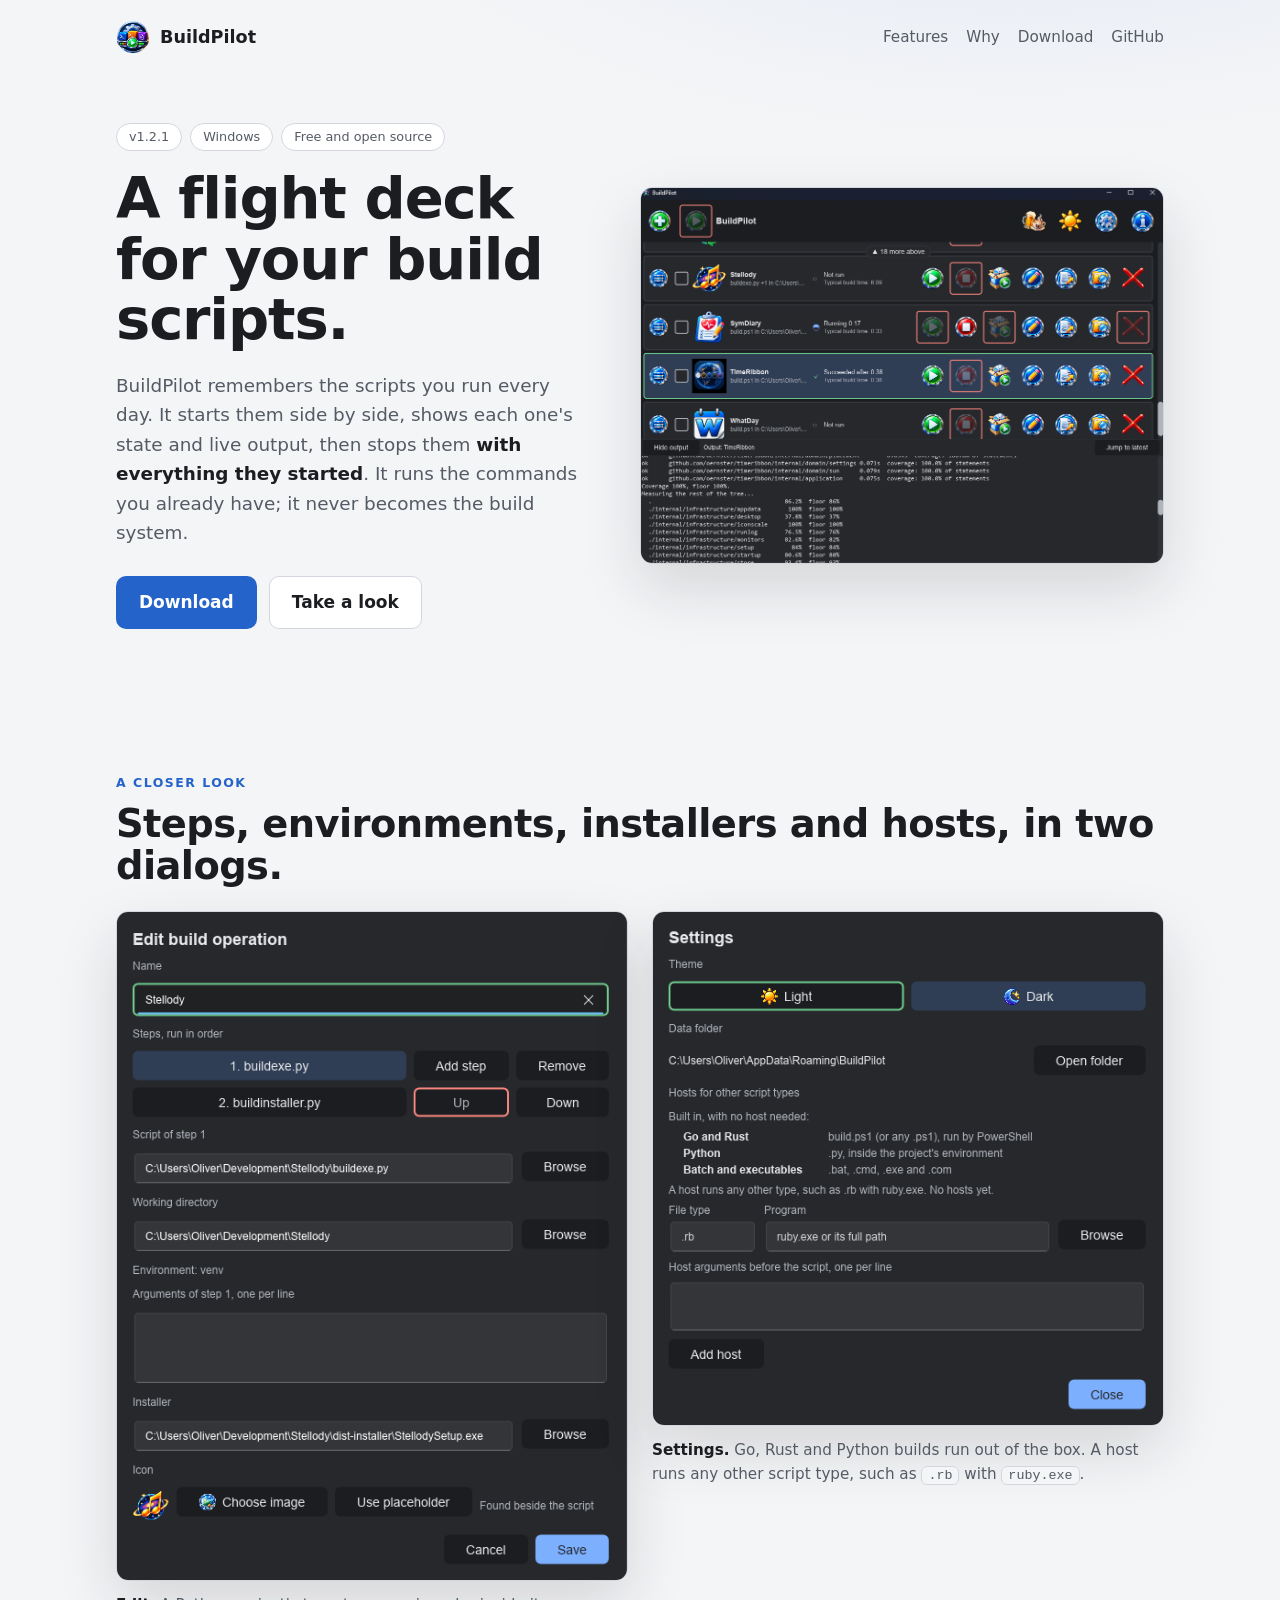
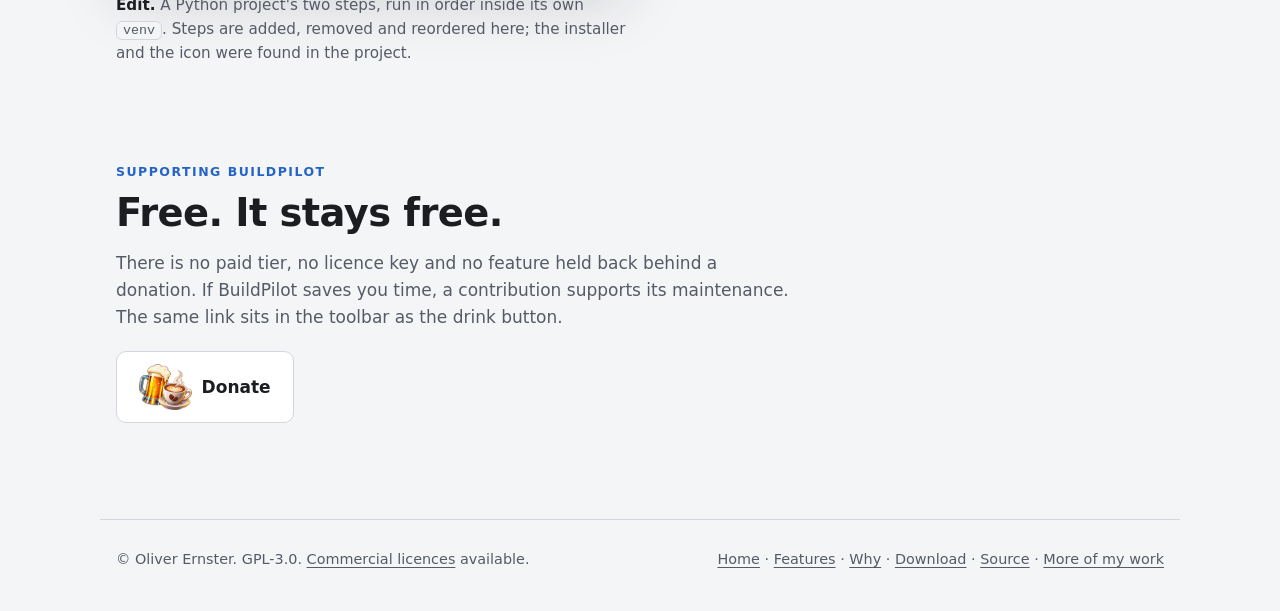
==== docs/index.html @ 180c0b1b "Version the site's stylesheet by its content The stamper now also links each local stylesheet and sc" ====
<!DOCTYPE html>
<html lang="en-GB">
<head>
    <meta charset="utf-8">
    <meta name="viewport" content="width=device-width, initial-scale=1">
    <title>BuildPilot: a flight deck for your build scripts</title>
    <meta name="description" content="BuildPilot remembers the build scripts you run often, starts several at once, shows each one's state and live output, then stops them with everything they started. For Windows.">
    <meta name="theme-color" content="#1c1d20">
    <link rel="icon" type="image/png" href="icon.png">
    <link rel="apple-touch-icon" href="icon.png">
    <meta property="og:type" content="website">
    <meta property="og:title" content="BuildPilot: a flight deck for your build scripts">
    <meta property="og:description" content="Start the builds you run every day side by side, watch them live and stop them cleanly. It runs your scripts; it never becomes the build system. For Windows.">
    <meta property="og:image" content="https://ernster.dev/BuildPilot/icon.png">
    <meta property="og:url" content="https://ernster.dev/BuildPilot/">
    <link rel="stylesheet" href="styles.css?v=de80ce843d">
    <script type="application/ld+json">
    {
        "@context": "https://schema.org",
        "@type": "SoftwareApplication",
        "name": "BuildPilot",
        "applicationCategory": "DeveloperApplication",
        "operatingSystem": "Windows",
        "description": "Remembers build scripts, runs several at once, shows their live output and stops their process trees.",
        "author": {"@type": "Person", "name": "Oliver Ernster", "url": "https://ernster.dev"},
        "license": "https://www.gnu.org/licenses/gpl-3.0.html",
        "downloadUrl": "https://github.com/oernster/BuildPilot/releases/latest",
        "offers": {"@type": "Offer", "price": "0", "priceCurrency": "GBP"}
    }
    </script>
</head>
<body>

<header class="wrap site-head">
    <a class="brand" href="#top"><img src="icon.png" alt="" width="34" height="34"> BuildPilot</a>
    <nav aria-label="Pages">
        <a href="features.html">Features</a>
        <a href="why.html">Why</a>
        <a href="download.html">Download</a>
        <a href="https://github.com/oernster/BuildPilot">GitHub</a>
    </nav>
</header>

<main id="top">

    <div class="wrap hero">
        <div>
            <p class="eyebrow">
                <span class="pill">v<!--VERSION-->1.2.1<!--/VERSION--></span>
                <span class="pill">Windows</span>
                <span class="pill">Free and open source</span>
            </p>
            <h1>A flight deck for your build scripts.</h1>
            <p class="lead">BuildPilot remembers the scripts you run every day. It starts them
                side by side, shows each one's state and live output, then stops them
                <strong>with everything they started</strong>. It runs the commands you already
                have; it never becomes the build system.</p>
            <div class="cta">
                <a class="btn btn-primary" href="download.html">Download</a>
                <a class="btn" href="#screens">Take a look</a>
            </div>
        </div>
        <figure class="shot">
            <img src="screenshots/screenshot.png" alt="The BuildPilot window scrolled to the foot of a long list, a pill at the top counting the 18 rows above. SymDiary is running at 0:17 with its typical build time of 0:33 beneath. TimeRibbon is selected: it succeeded after 0:38, its typical time. Stellody has not run since BuildPilot started, yet still shows its typical build time of 6:09. TimeRibbon's Go test results fill the tray below in aligned columns. Run, Launch installer and Remove are greyed out with a red ring on the running row; Stop is on the rows at rest.">
        </figure>
    </div>

    <section class="wrap" id="screens">
        <p class="kicker">A closer look</p>
        <h2>Steps, environments, installers and hosts, in two dialogs.</h2>
        <div class="gallery">
            <figure class="shot">
                <img src="screenshots/edit.png" width="557" height="729" loading="lazy"
                    alt="The Edit build operation dialog for Stellody: two steps, buildexe.py then buildinstaller.py, the working directory, the environment venv, the installer found in dist-installer and the project's icon.">
                <figcaption><strong>Edit.</strong> A Python project's two steps, run in order
                    inside its own <code>venv</code>. Steps are added, removed and reordered
                    here; the installer and the icon were found in the project.</figcaption>
            </figure>
            <figure class="shot">
                <img src="screenshots/settings.png" width="556" height="559" loading="lazy"
                    alt="The Settings dialog: the theme, the data folder, the build types that run with no host (Go and Rust, Python, batch files and executables) and the fields for adding a host.">
                <figcaption><strong>Settings.</strong> Go, Rust and Python builds run out of
                    the box. A host runs any other script type, such as <code>.rb</code> with
                    <code>ruby.exe</code>.</figcaption>
            </figure>
        </div>
    </section>

    <section class="wrap support" id="support">
        <p class="kicker">Supporting BuildPilot</p>
        <h2>Free. It stays free.</h2>
        <div class="prose">
            <p>There is no paid tier, no licence key and no feature held back behind a
                donation. If BuildPilot saves you time, a contribution supports its
                maintenance. The same link sits in the toolbar as the drink button.</p>
        </div>
        <div class="cta">
            <a class="btn btn-donate" href="https://www.paypal.com/ncp/payment/XC9S6VZ96K9Q4">
                <img src="donate.png" alt="">
                Donate
            </a>
        </div>
    </section>

</main>

<footer class="wrap site-foot">
    <span>&copy; Oliver Ernster. GPL-3.0.
        <a href="https://ernster.dev/commercial-licensing.html">Commercial licences</a> available.</span>
    <span><a href="./">Home</a> &middot;
        <a href="features.html">Features</a> &middot;
        <a href="why.html">Why</a> &middot;
        <a href="download.html">Download</a> &middot;
        <a href="https://github.com/oernster/BuildPilot">Source</a> &middot;
        <a href="https://ernster.dev">More of my work</a></span>
</footer>

</body>
</html>
---- docs/styles.css ----
/* BuildPilot site. It wears the application's own tokens from ui/theme.slint, light or dark as
   the reader's system is set, the way the application's first run follows Windows (UI-001). */

:root {
    color-scheme: light;
    --bg: #f4f5f7;
    --surface: #ffffff;
    --border: #d3d7dd;
    --text: #1b1d21;
    --muted: #555b65;
    --accent: #2463c9;
    --on-accent: #ffffff;
    --shadow: 0 24px 60px rgba(27, 29, 33, 0.14);
    --glow: rgba(36, 99, 201, 0.10);

    --radius: 14px;
    --gutter: 16px;
    --max: 1080px;
    --font: "Segoe UI Variable Text", "Segoe UI", system-ui, -apple-system, sans-serif;
    --font-display: "Segoe UI Variable Display", "Segoe UI", system-ui, -apple-system, sans-serif;
}

@media (prefers-color-scheme: dark) {
    :root {
        color-scheme: dark;
        --bg: #1c1d20;
        --surface: #26282c;
        --border: #3a3d43;
        --text: #e9eaec;
        --muted: #b0b4bb;
        --accent: #7cb0ff;
        --on-accent: #1b1d21;
        --shadow: 0 30px 80px rgba(0, 0, 0, 0.45);
        --glow: rgba(124, 176, 255, 0.10);
    }
}

* { box-sizing: border-box; }

html { scroll-behavior: smooth; }

body {
    margin: 0;
    background:
        radial-gradient(1200px 600px at 80% -10%, var(--glow), transparent 60%),
        var(--bg);
    color: var(--text);
    font: 17px/1.6 var(--font);
    overflow-x: hidden;
}

a { color: var(--accent); text-underline-offset: 3px; }

img { max-width: 100%; }

.wrap {
    width: 100%;
    max-width: var(--max);
    margin: 0 auto;
    /* Sides only: a shorthand here outranks `section`'s vertical padding. */
    padding-inline: var(--gutter);
}

/* Header */

.site-head {
    display: flex;
    align-items: center;
    justify-content: space-between;
    gap: 12px;
    padding-top: 20px;
    padding-bottom: 20px;
}

.brand {
    display: flex;
    align-items: center;
    gap: 10px;
    color: var(--text);
    text-decoration: none;
    font-weight: 600;
    font-size: 1.1rem;
}

.brand img { width: 34px; height: 34px; }

.site-head nav { display: flex; gap: 18px; flex-wrap: wrap; justify-content: flex-end; }

.site-head nav a { color: var(--muted); text-decoration: none; font-size: 0.95rem; }

.site-head nav a:hover,
.site-head nav a:focus-visible { color: var(--text); }

/* Hero */

.hero {
    display: grid;
    grid-template-columns: 1fr 1.1fr;
    gap: 48px;
    align-items: center;
    padding-top: 48px;
    padding-bottom: 72px;
}

.eyebrow {
    display: inline-flex;
    gap: 8px;
    flex-wrap: wrap;
    margin: 0 0 18px;
}

.pill {
    border: 1px solid var(--border);
    background: var(--surface);
    border-radius: 999px;
    padding: 3px 12px;
    font-size: 0.8rem;
    color: var(--muted);
}

h1 {
    font-family: var(--font-display);
    font-size: clamp(2.2rem, 5vw, 3.6rem);
    line-height: 1.05;
    letter-spacing: -0.02em;
    margin: 0 0 20px;
}

.lead { font-size: 1.15rem; color: var(--muted); margin: 0 0 28px; max-width: 34em; }

.lead strong { color: var(--text); font-weight: 600; }

.cta { display: flex; gap: 12px; flex-wrap: wrap; align-items: center; }

.btn {
    display: inline-flex;
    align-items: center;
    gap: 10px;
    padding: 12px 22px;
    border-radius: 10px;
    border: 1px solid var(--border);
    background: var(--surface);
    color: var(--text);
    text-decoration: none;
    font-weight: 600;
    transition: transform 0.15s ease, border-color 0.15s ease;
}

.btn:hover,
.btn:focus-visible { border-color: var(--accent); transform: translateY(-1px); }

.btn-primary {
    background: var(--accent);
    border-color: transparent;
    color: var(--on-accent);
}

.btn-primary:hover,
.btn-primary:focus-visible { background: color-mix(in srgb, var(--accent) 88%, var(--text)); border-color: transparent; }

/* The screenshot */

.shot { margin: 0; }

.shot img {
    display: block;
    width: 100%;
    height: auto;
    border-radius: 12px;
    border: 1px solid var(--border);
    box-shadow: var(--shadow);
}

/* The gallery: dialogs side by side, each with its caption. */

.gallery {
    display: grid;
    grid-template-columns: 1fr 1fr;
    gap: 24px;
    align-items: start;
    margin-top: 24px;
}

.shot figcaption {
    margin-top: 12px;
    color: var(--muted);
    font-size: 0.95rem;
}

.shot figcaption strong { color: var(--text); }

/* Sections */

section { padding-top: 72px; padding-bottom: 24px; }

h2 {
    font-family: var(--font-display);
    font-size: clamp(1.7rem, 4vw, 2.4rem);
    letter-spacing: -0.015em;
    line-height: 1.1;
    margin: 0 0 16px;
}

.kicker {
    color: var(--accent);
    font-weight: 600;
    text-transform: uppercase;
    letter-spacing: 0.12em;
    font-size: 0.78rem;
    margin: 0 0 10px;
}

.prose { max-width: 40em; color: var(--muted); }

.prose p { margin: 0 0 16px; }

.prose strong { color: var(--text); }

/* Lists */

.two-col {
    display: grid;
    grid-template-columns: 1fr 1fr;
    gap: 16px;
    margin-top: 24px;
}

.card {
    background: var(--surface);
    border: 1px solid var(--border);
    border-radius: var(--radius);
    padding: 22px 24px;
}

.card h3 { margin: 0 0 12px; font-size: 1.15rem; }

.card ul { margin: 0; padding-left: 20px; color: var(--muted); }

.card li { margin-bottom: 10px; }

.card li strong { color: var(--text); }

/* The engineering ledger */

.stats {
    display: grid;
    grid-template-columns: repeat(auto-fill, minmax(230px, 1fr));
    gap: 14px;
    margin-top: 28px;
}

.stat {
    background: var(--surface);
    border: 1px solid var(--border);
    border-radius: var(--radius);
    padding: 20px;
}

.stat .n {
    display: block;
    font-family: var(--font-display);
    font-size: 2.3rem;
    font-weight: 700;
    line-height: 1;
    margin-bottom: 10px;
    color: var(--text);
    font-variant-numeric: tabular-nums;
}

.stat p { margin: 0; color: var(--muted); font-size: 0.95rem; }

/* Downloads: the house card per platform (EarthNow, SymDiary, BridgeTalk). BuildPilot is
   Windows only, so there is one card, centred at a card's width. */

.dl-version {
    display: inline-block;
    margin-top: 4px;
    font-size: 0.85rem;
    color: var(--accent);
    border: 1px solid var(--border);
    border-radius: 999px;
    padding: 4px 14px;
}

.downloads {
    display: grid;
    grid-template-columns: minmax(0, 420px);
    justify-content: center;
    margin-top: 28px;
}

.dl-card {
    background: var(--surface);
    border: 1px solid var(--border);
    border-radius: var(--radius);
    padding: 24px 20px;
    text-align: center;
    display: flex;
    flex-direction: column;
    gap: 6px;
}

.dl-card .ico { font-size: 30px; }

.dl-card h3 { margin: 4px 0 0; }

.dl-card .req { color: var(--muted); font-size: 0.85rem; margin: 0; }

.dl-card .btn { align-self: center; margin: 14px 0 4px; }

.dl-card .meta { color: var(--muted); font-size: 0.8rem; min-height: 1.2em; margin: 0; }

.dl-card .how { color: var(--muted); font-size: 0.85rem; margin: 8px 0 0; }

.dl-links { text-align: center; margin-top: 20px; font-size: 0.9rem; }

code {
    font-family: "Cascadia Code", Consolas, monospace;
    font-size: 0.88em;
    background: var(--bg);
    border: 1px solid var(--border);
    border-radius: 6px;
    padding: 1px 6px;
    overflow-wrap: anywhere;
}

/* Support: the house donate section, last before the footer. */

.support .cta { margin-top: 20px; }

.btn-donate img {
    display: block;
    height: 2.7em;
    width: auto;
}

/* Footer */

.site-foot {
    margin-top: 72px;
    padding-top: 28px;
    padding-bottom: 40px;
    border-top: 1px solid var(--border);
    color: var(--muted);
    font-size: 0.9rem;
    display: flex;
    justify-content: space-between;
    gap: 16px;
    flex-wrap: wrap;
}

.site-foot a { color: var(--muted); }

/* Phones */

@media (max-width: 820px) {
    .hero { grid-template-columns: 1fr; gap: 36px; padding-top: 24px; }
    .two-col,
    .gallery { grid-template-columns: 1fr; }
    .site-head nav { gap: 12px; }
}

@media (max-width: 480px) {
    body { font-size: 16px; }
    .site-head nav a.hide-sm { display: none; }
}

@media (prefers-reduced-motion: reduce) {
    * { transition: none !important; scroll-behavior: auto !important; }
}
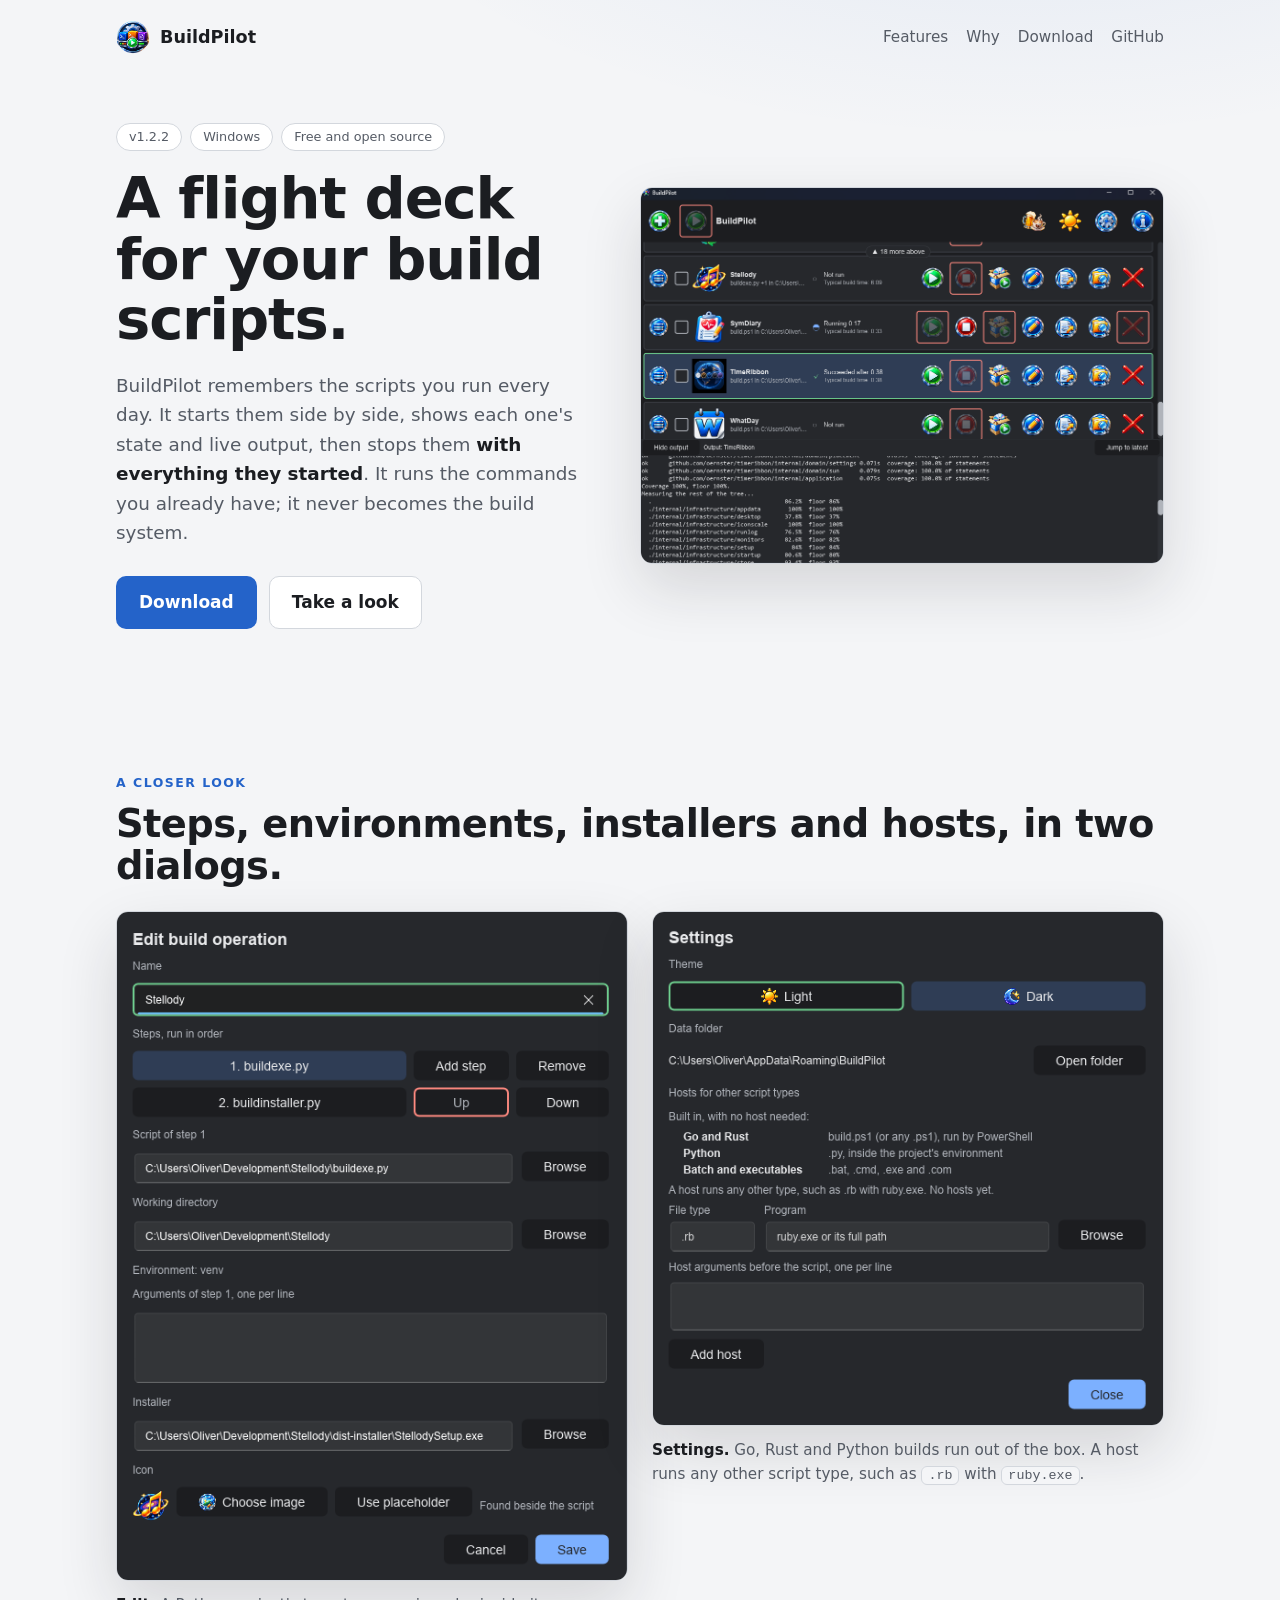
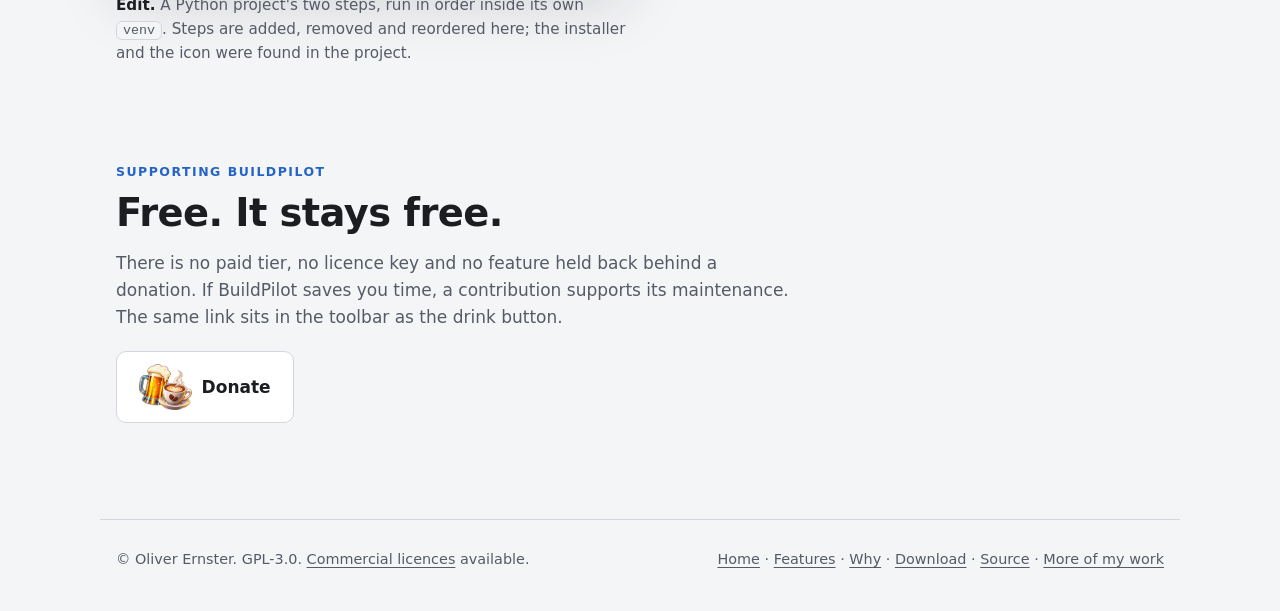
==== commit 88ce9732: "Patch version bump and docs pass for wrapped output lines Amendment 13 adds OUT-010: the tray wraps " ====
--- a/docs/index.html
+++ b/docs/index.html
@@ -46,7 +46,7 @@
     <div class="wrap hero">
         <div>
             <p class="eyebrow">
-                <span class="pill">v<!--VERSION-->1.2.1<!--/VERSION--></span>
+                <span class="pill">v<!--VERSION-->1.2.2<!--/VERSION--></span>
                 <span class="pill">Windows</span>
                 <span class="pill">Free and open source</span>
             </p>
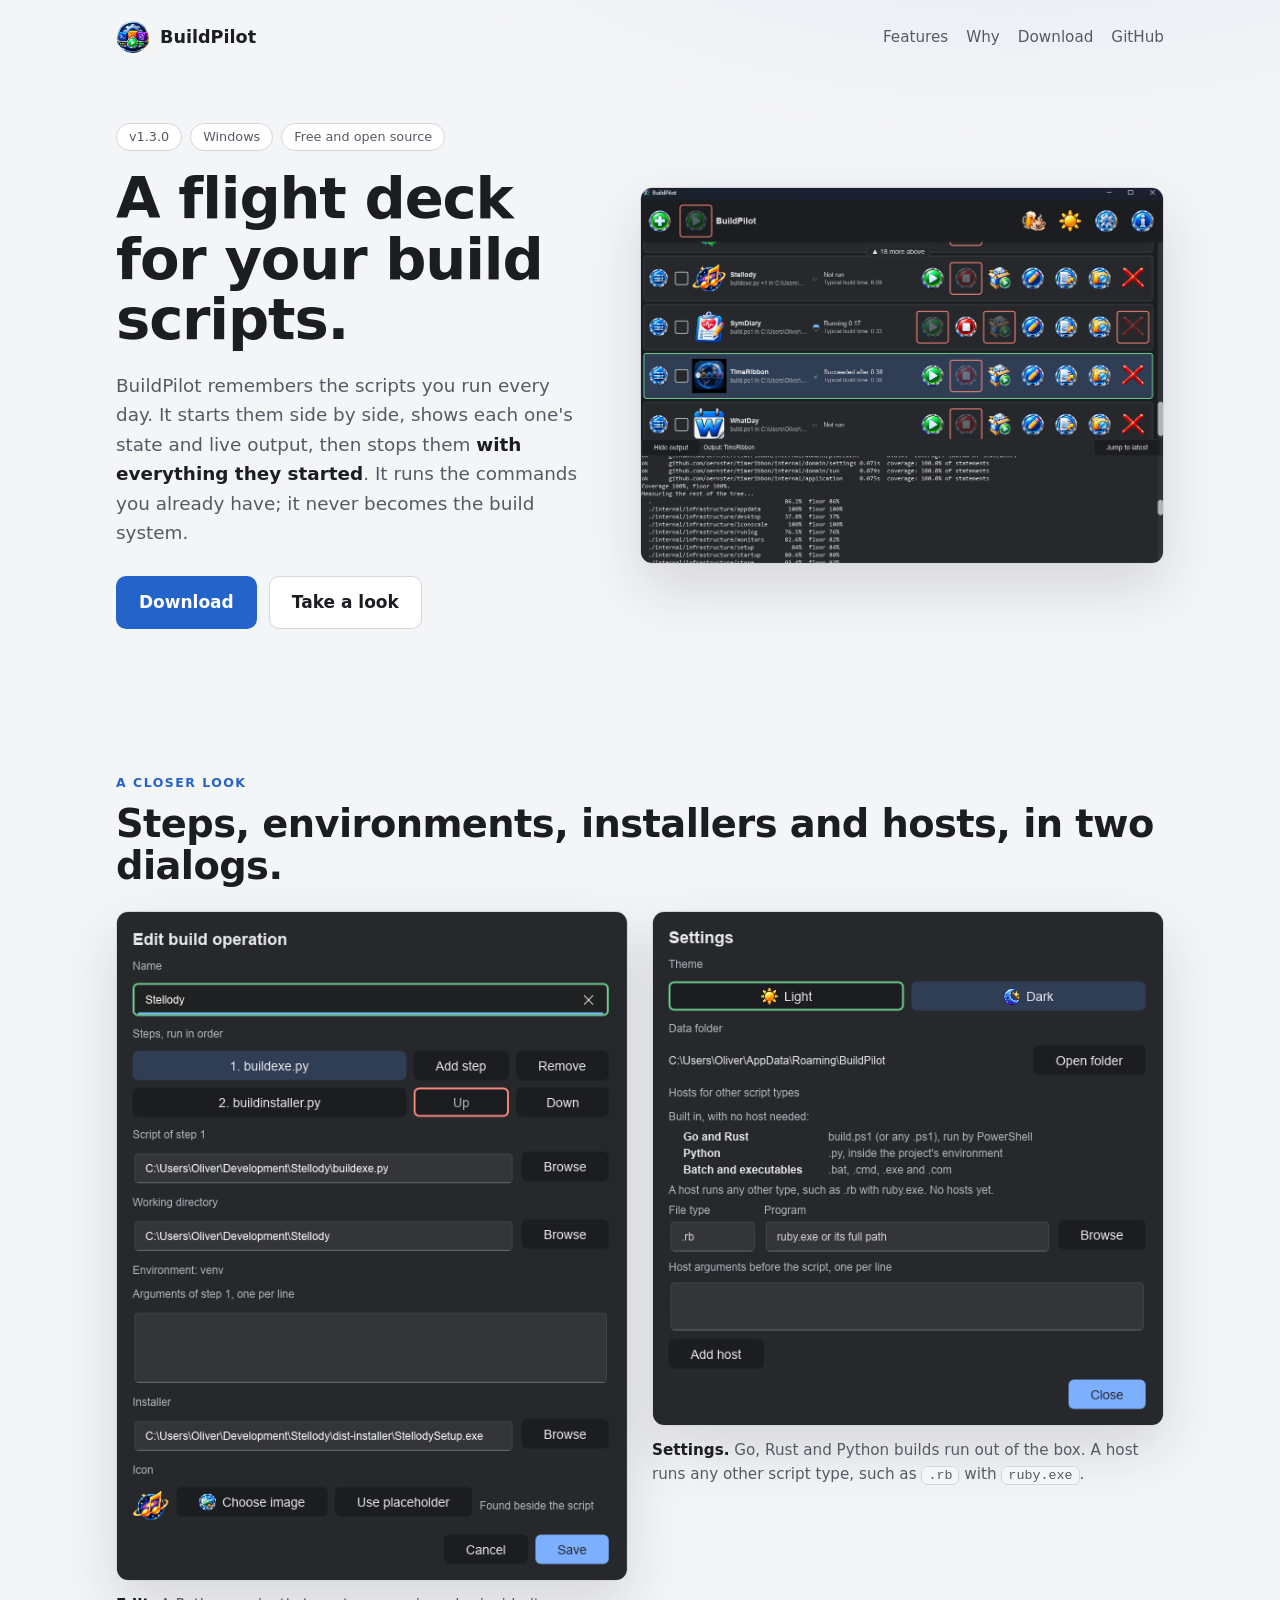
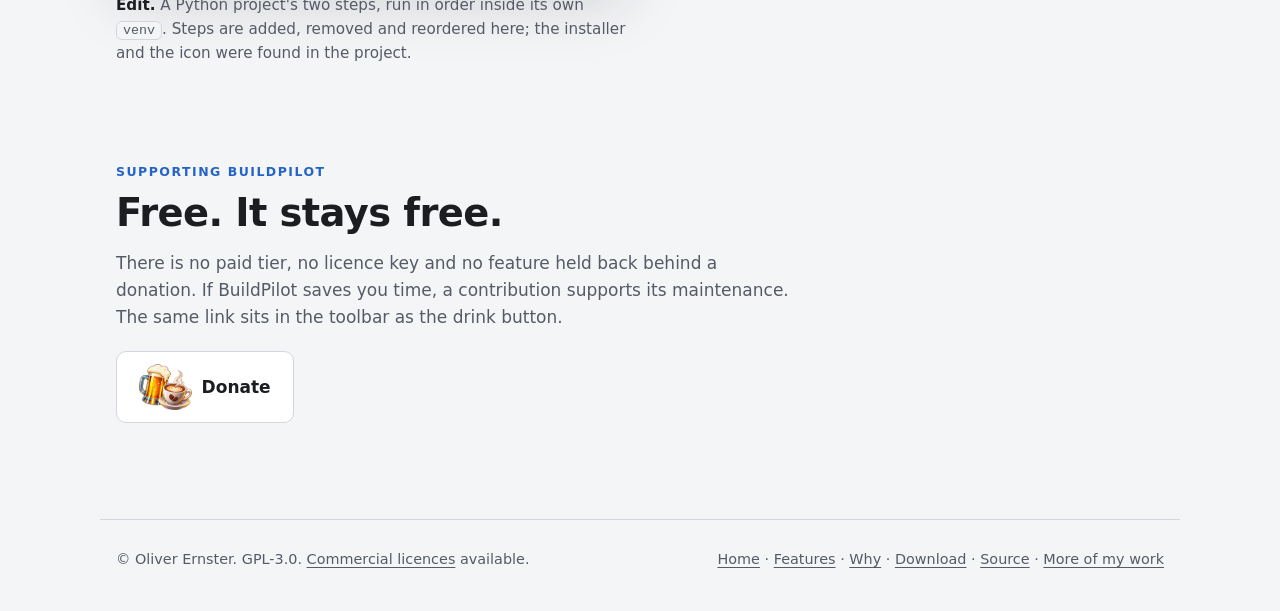
==== commit b1637986: "Minor version bump and docs pass with the decisions held to the conceptual shape VERSION moves to th" ====
--- a/docs/index.html
+++ b/docs/index.html
@@ -46,7 +46,7 @@
     <div class="wrap hero">
         <div>
             <p class="eyebrow">
-                <span class="pill">v<!--VERSION-->1.2.2<!--/VERSION--></span>
+                <span class="pill">v<!--VERSION-->1.3.0<!--/VERSION--></span>
                 <span class="pill">Windows</span>
                 <span class="pill">Free and open source</span>
             </p>
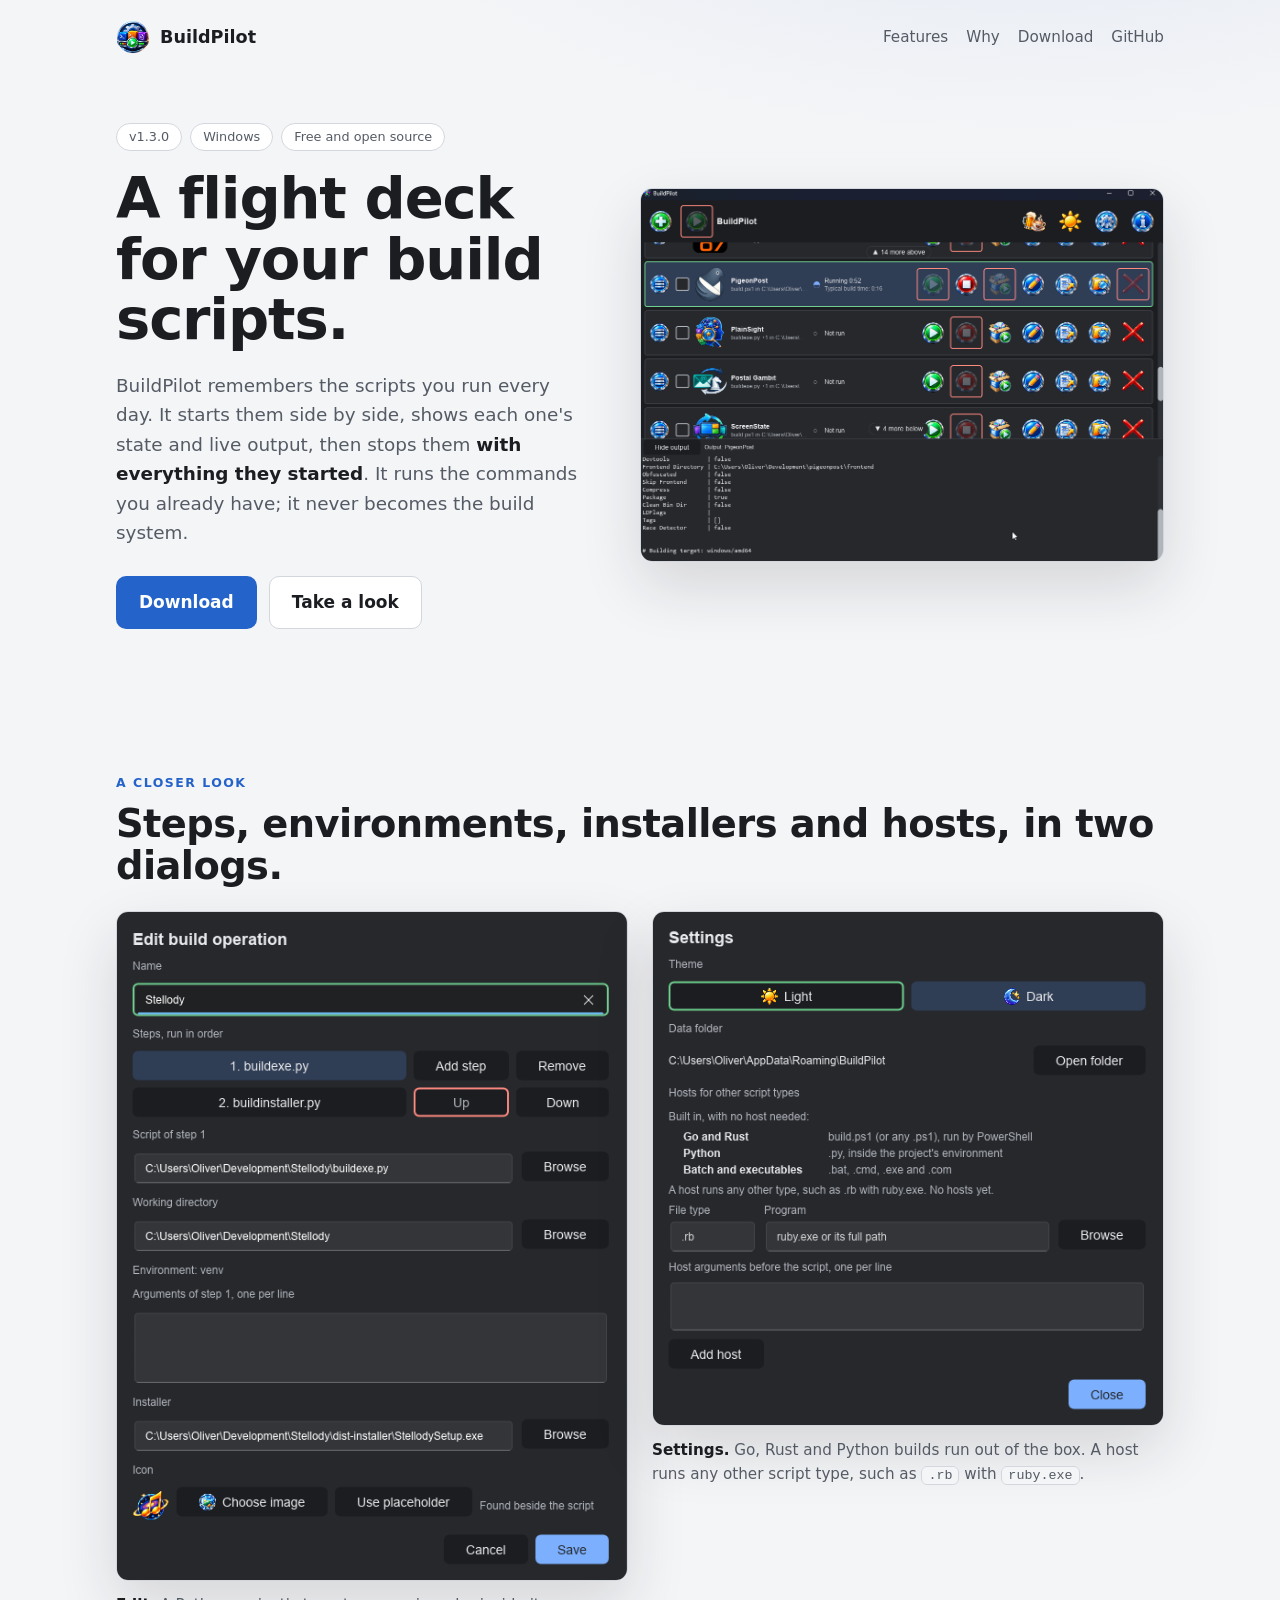
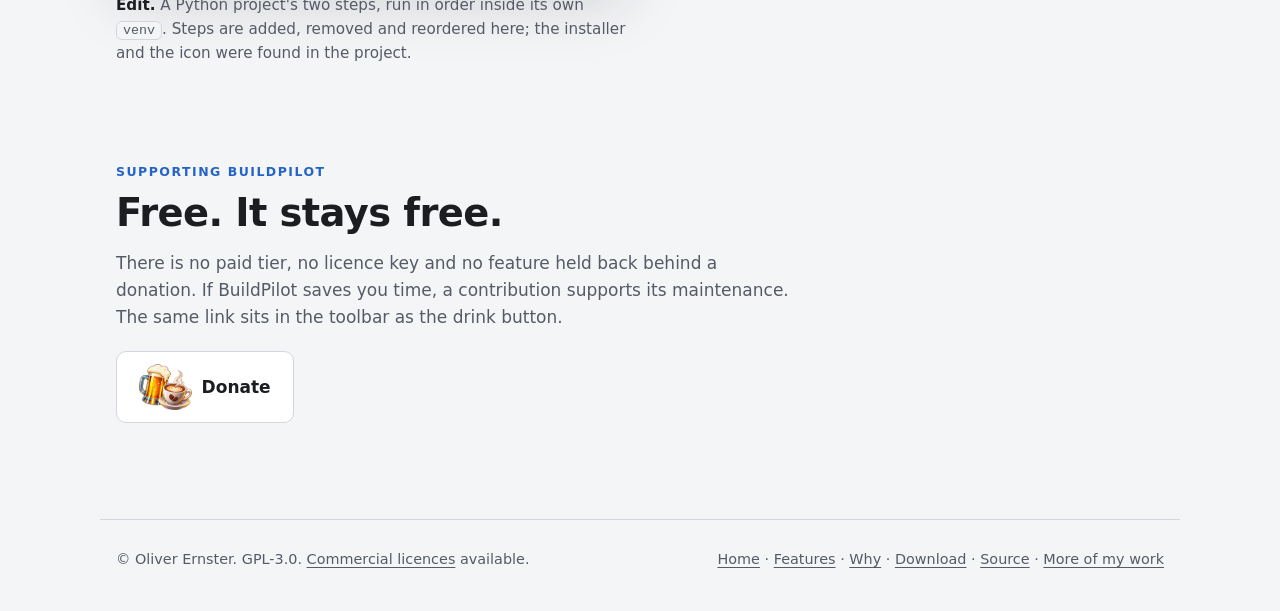
==== commit 54034cb5: "Correct four doc claims against the code and describe the new screenshot Reading surfaces pause when" ====
--- a/docs/index.html
+++ b/docs/index.html
@@ -61,7 +61,7 @@
             </div>
         </div>
         <figure class="shot">
-            <img src="screenshots/screenshot.png" alt="The BuildPilot window scrolled to the foot of a long list, a pill at the top counting the 18 rows above. SymDiary is running at 0:17 with its typical build time of 0:33 beneath. TimeRibbon is selected: it succeeded after 0:38, its typical time. Stellody has not run since BuildPilot started, yet still shows its typical build time of 6:09. TimeRibbon's Go test results fill the tray below in aligned columns. Run, Launch installer and Remove are greyed out with a red ring on the running row; Stop is on the rows at rest.">
+            <img src="screenshots/screenshot.png" alt="The BuildPilot window partway down a long list, pills counting the 14 rows above and the 4 below. PigeonPost is selected and running at 0:52, its typical build time of 0:16 beneath. PlainSight, Postal Gambit and ScreenState have not run. PigeonPost's build settings fill the tray below in aligned columns. Run, Launch installer and Remove are greyed out with a red ring on the running row; Stop is greyed out on the rows at rest.">
         </figure>
     </div>
 
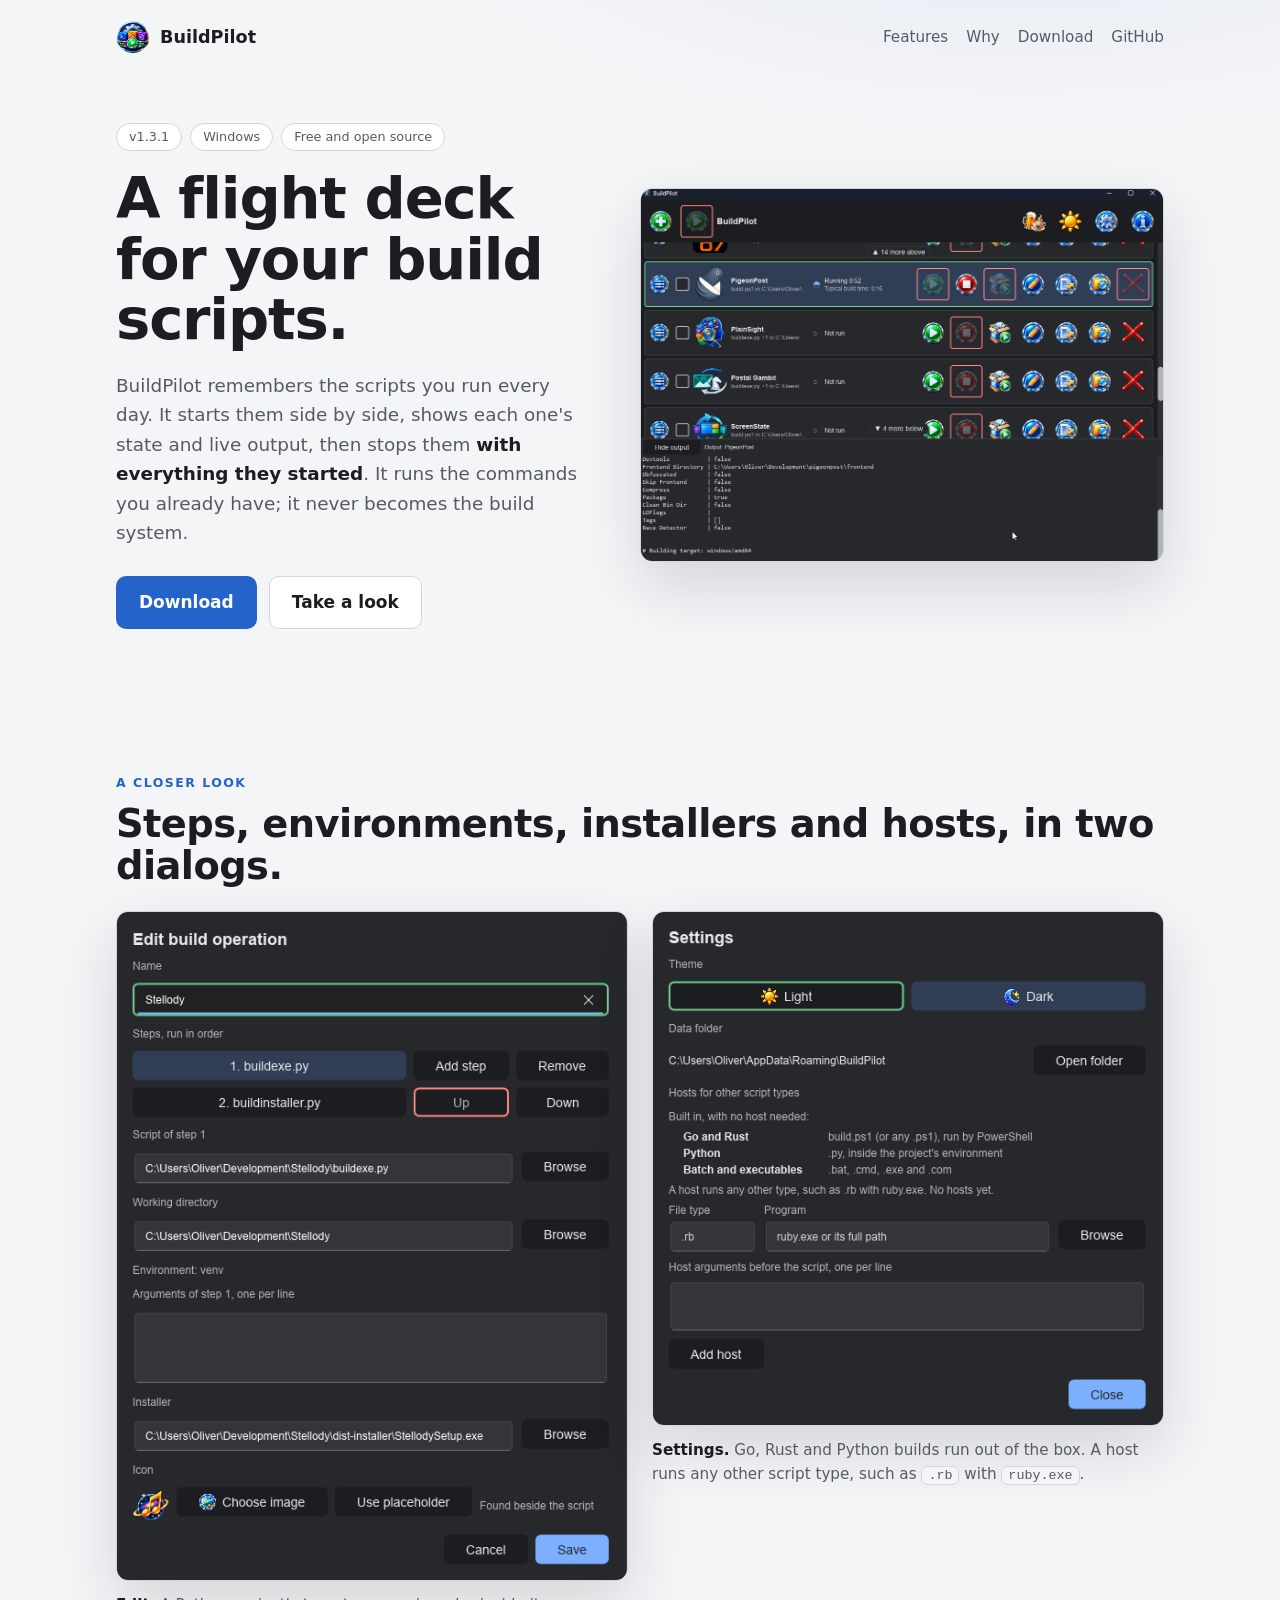
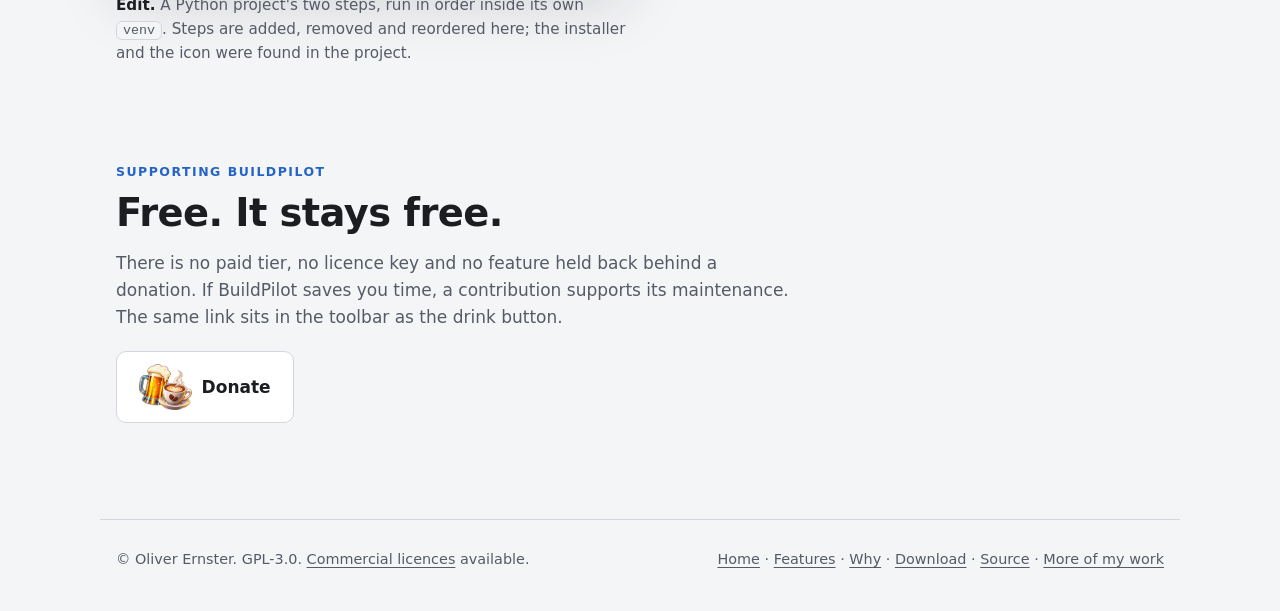
==== commit 0376f578: "Patch version bump and docs pass for the Build control The SRS names the row control Build under Ame" ====
--- a/docs/index.html
+++ b/docs/index.html
@@ -46,7 +46,7 @@
     <div class="wrap hero">
         <div>
             <p class="eyebrow">
-                <span class="pill">v<!--VERSION-->1.3.0<!--/VERSION--></span>
+                <span class="pill">v<!--VERSION-->1.3.1<!--/VERSION--></span>
                 <span class="pill">Windows</span>
                 <span class="pill">Free and open source</span>
             </p>
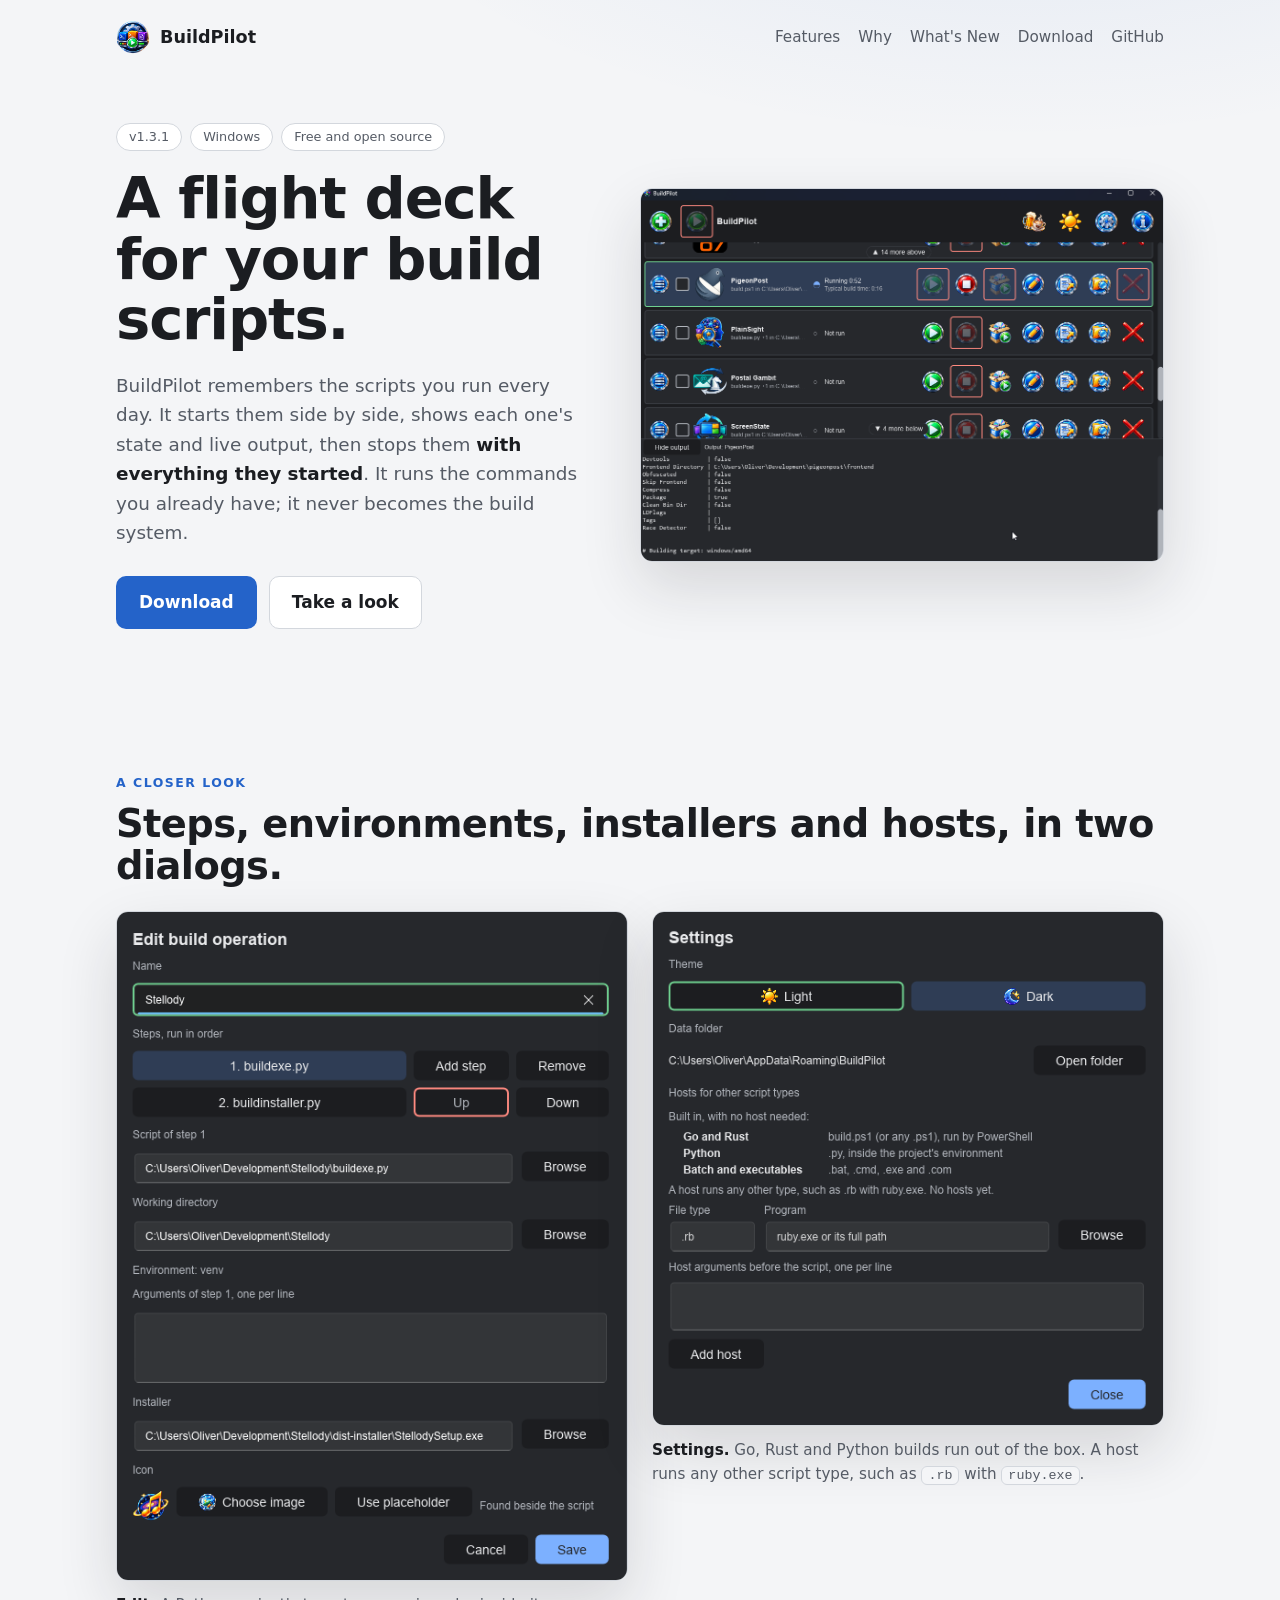
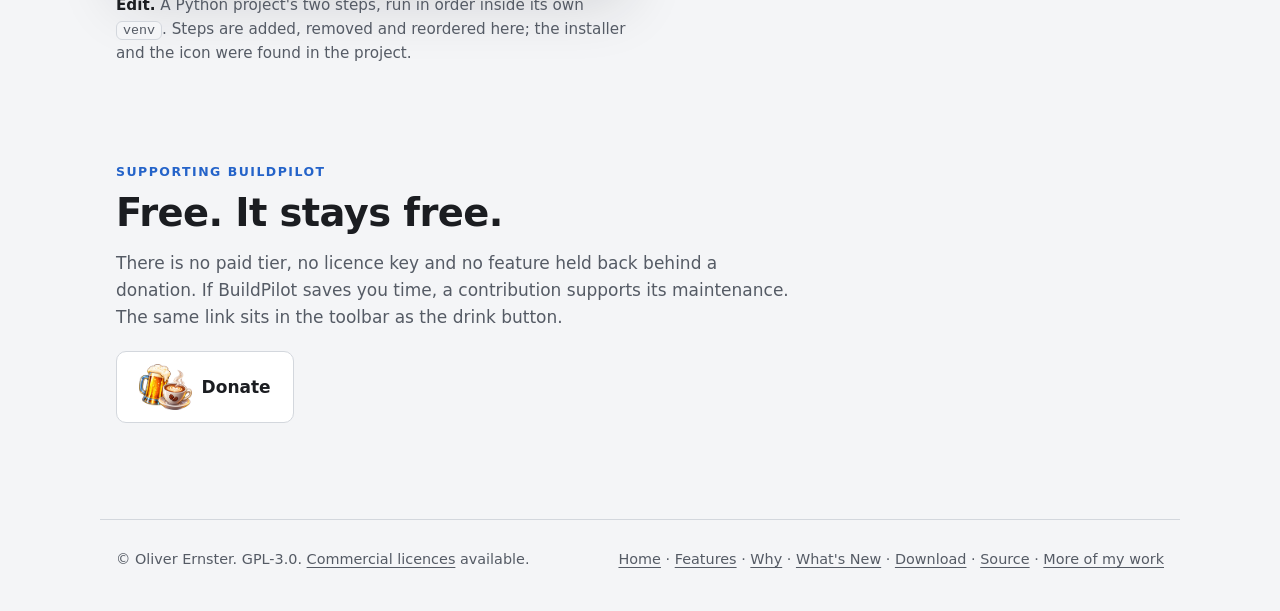
==== commit a51d2186: "Add a What's New page to the site One entry per published release, newest first, with no dates. Ever" ====
--- a/docs/index.html
+++ b/docs/index.html
@@ -13,7 +13,20 @@
     <meta property="og:description" content="Start the builds you run every day side by side, watch them live and stop them cleanly. It runs your scripts; it never becomes the build system. For Windows.">
     <meta property="og:image" content="https://ernster.dev/BuildPilot/icon.png">
     <meta property="og:url" content="https://ernster.dev/BuildPilot/">
-    <link rel="stylesheet" href="styles.css?v=de80ce843d">
+    <link rel="canonical" href="https://ernster.dev/BuildPilot/">
+    <meta name="robots" content="index, follow, max-image-preview:large, max-snippet:-1, max-video-preview:-1">
+    <meta property="og:site_name" content="BuildPilot">
+    <meta property="og:image:type" content="image/png">
+    <meta property="og:image:width" content="256">
+    <meta property="og:image:height" content="256">
+    <meta property="og:image:alt" content="BuildPilot app icon">
+    <meta property="og:locale" content="en_GB">
+    <meta name="twitter:card" content="summary">
+    <meta name="twitter:title" content="BuildPilot: a flight deck for your build scripts">
+    <meta name="twitter:description" content="Start the builds you run every day side by side, watch them live and stop them cleanly. It runs your scripts; it never becomes the build system. For Windows.">
+    <meta name="twitter:image" content="https://ernster.dev/BuildPilot/icon.png">
+    <meta name="twitter:image:alt" content="BuildPilot app icon">
+    <link rel="stylesheet" href="styles.css?v=09e41c9068">
     <script type="application/ld+json">
     {
         "@context": "https://schema.org",
@@ -28,6 +41,8 @@
         "offers": {"@type": "Offer", "price": "0", "priceCurrency": "GBP"}
     }
     </script>
+<script>window.goatcounter = {path: function (p) { return location.host + p }}</script>
+<script data-goatcounter="https://oernster.goatcounter.com/count" async src="https://gc.zgo.at/count.js"></script>
 </head>
 <body>
 
@@ -36,6 +51,7 @@
     <nav aria-label="Pages">
         <a href="features.html">Features</a>
         <a href="why.html">Why</a>
+        <a href="whats-new.html">What's New</a>
         <a href="download.html">Download</a>
         <a href="https://github.com/oernster/BuildPilot">GitHub</a>
     </nav>
@@ -110,6 +126,7 @@
     <span><a href="./">Home</a> &middot;
         <a href="features.html">Features</a> &middot;
         <a href="why.html">Why</a> &middot;
+        <a href="whats-new.html">What's New</a> &middot;
         <a href="download.html">Download</a> &middot;
         <a href="https://github.com/oernster/BuildPilot">Source</a> &middot;
         <a href="https://ernster.dev">More of my work</a></span>
--- a/docs/styles.css
+++ b/docs/styles.css
@@ -269,6 +269,20 @@
 
 .stat p { margin: 0; color: var(--muted); font-size: 0.95rem; }
 
+/* What's new: one card per release, newest first, each led by its version in a pill. */
+
+.releases {
+    display: grid;
+    gap: 14px;
+    margin-top: 28px;
+}
+
+.ver-tag { color: var(--accent); font-weight: 600; }
+
+.release h3 { margin-top: 12px; }
+
+.releases-more { margin-top: 28px; }
+
 /* Downloads: the house card per platform (EarthNow, SymDiary, BridgeTalk). BuildPilot is
    Windows only, so there is one card, centred at a card's width. */
 
